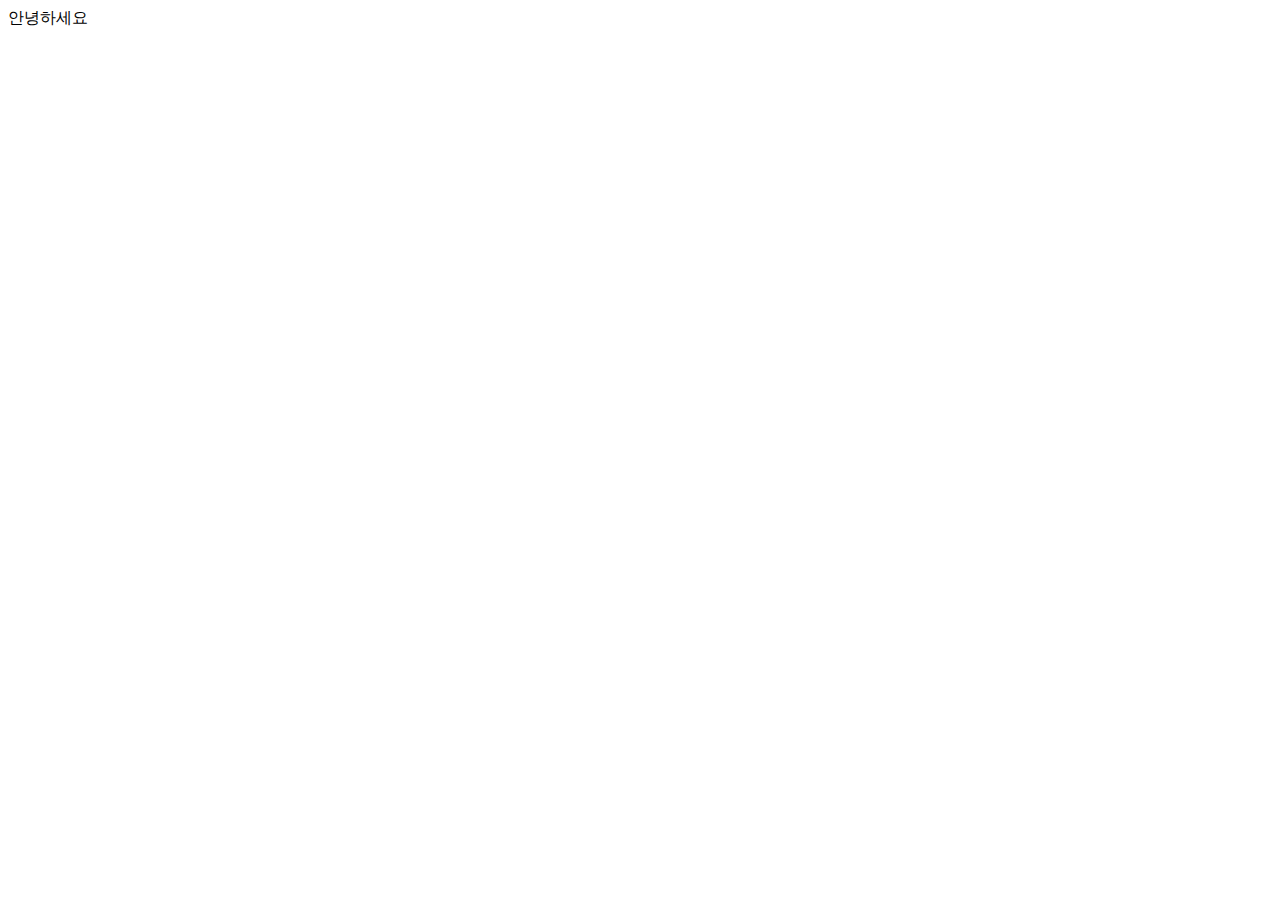
==== src/about.html @ 9b49c512 "메인 홈 완성" ====
<!DOCTYPE html>
<html lang="ko">
  <head>
    <meta charset="UTF-8" />
    <meta name="viewport" content="width=device-width, initial-scale=1.0" />
    <title>ABOUT</title>
  </head>
  <body>
    안녕하세요
  </body>
</html>
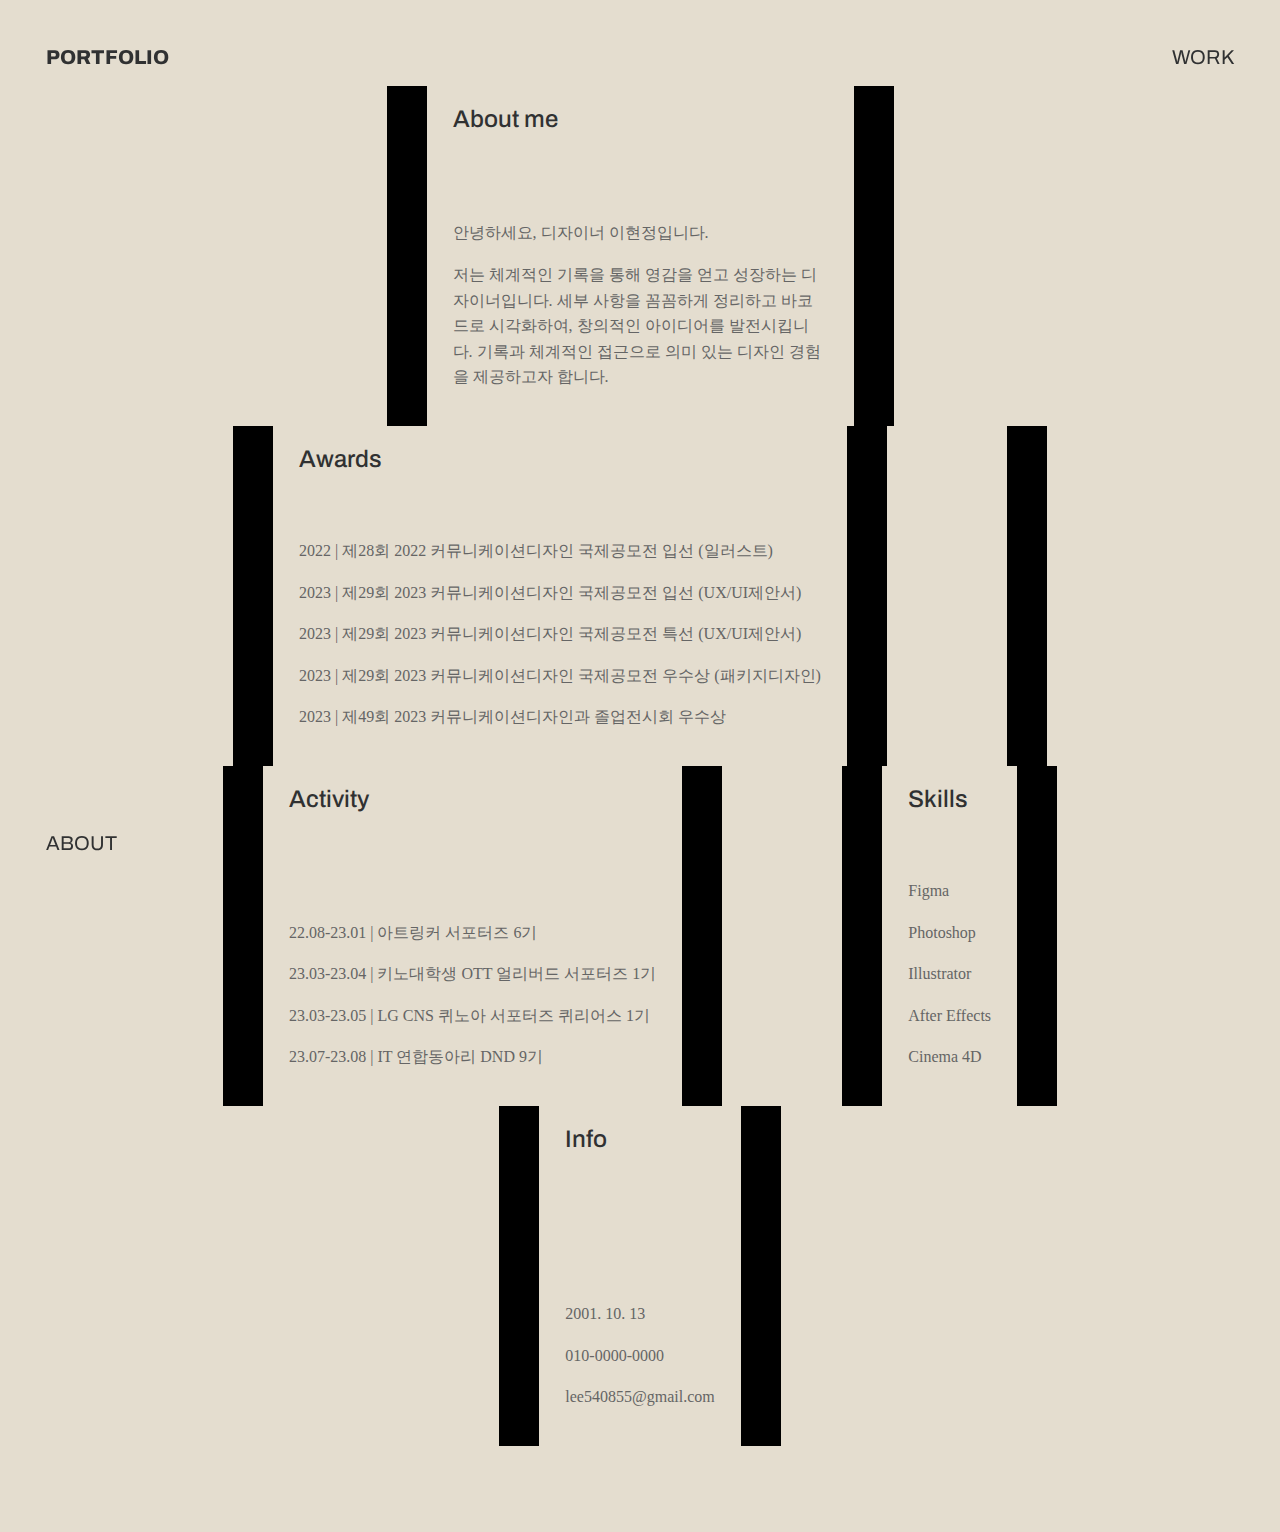
==== commit 05bc77db: "소개 작업" ====
--- a/src/about.html
+++ b/src/about.html
@@ -3,9 +3,108 @@
   <head>
     <meta charset="UTF-8" />
     <meta name="viewport" content="width=device-width, initial-scale=1.0" />
-    <title>ABOUT</title>
+    <title>Aboout me</title>
+    <link rel="stylesheet" href="../style/style.css" />
+    <link rel="stylesheet" href="../style/style--about.css" />
+    <script src="./script/script.js" defer></script>
   </head>
   <body>
-    안녕하세요
+    <a
+      href="https://gusw01.github.io/MY_PROJECT/"
+      aria-current="page"
+      class="fixed fixed--pos-tl"
+    >
+      PORTFOLIO
+    </a>
+    <a
+      href="https://gusw01.github.io/MY_PROJECT/"
+      aria-current="page"
+      class="fixed fixed--pos-tr fixed--role-work"
+    >
+      WORK
+    </a>
+    <a
+      href="./src/about.html"
+      aria-current="page"
+      class="fixed fixed--pos-bl fixed--role-about"
+    >
+      ABOUT
+    </a>
+    <div class="section section--about">
+      <div class="content">
+        <div class="content-text">
+          <div class="content-title">About me</div>
+          <div class="content-p content-p-1">
+            <p>안녕하세요, 디자이너 이현정입니다.</p>
+            <p>
+              저는 체계적인 기록을 통해 영감을 얻고 성장하는 디자이너입니다.
+              세부 사항을 꼼꼼하게 정리하고 바코드로 시각화하여, 창의적인
+              아이디어를 발전시킵니다. 기록과 체계적인 접근으로 의미 있는 디자인
+              경험을 제공하고자 합니다.
+            </p>
+          </div>
+        </div>
+      </div>
+
+      <div class="content">
+        <div class="content-text">
+          <div class="content-title">Awards</div>
+          <div class="content-p">
+            <p>
+              2022 | 제28회 2022 커뮤니케이션디자인 국제공모전 입선 (일러스트)
+            </p>
+            <p>
+              2023 | 제29회 2023 커뮤니케이션디자인 국제공모전 입선
+              (UX/UI제안서)
+            </p>
+            <p>
+              2023 | 제29회 2023 커뮤니케이션디자인 국제공모전 특선
+              (UX/UI제안서)
+            </p>
+            <p>
+              2023 | 제29회 2023 커뮤니케이션디자인 국제공모전 우수상
+              (패키지디자인)
+            </p>
+            <p>2023 | 제49회 2023 커뮤니케이션디자인과 졸업전시회 우수상</p>
+          </div>
+        </div>
+      </div>
+
+      <div class="content content-line"></div>
+
+      <div class="content content-line content-line-y content-m-l">
+        <div class="content-text">
+          <div class="content-title">Activity</div>
+          <div class="content-p">
+            <p>22.08-23.01 | 아트링커 서포터즈 6기</p>
+            <p>23.03-23.04 | 키노대학생 OTT 얼리버드 서포터즈 1기</p>
+            <p>23.03-23.05 | LG CNS 퀴노아 서포터즈 퀴리어스 1기</p>
+            <p>23.07-23.08 | IT 연합동아리 DND 9기</p>
+          </div>
+        </div>
+      </div>
+      <div class="content content-m-r">
+        <div class="content-text">
+          <div class="content-title">Skills</div>
+          <div class="content-p">
+            <p>Figma</p>
+            <p>Photoshop</p>
+            <p>Illustrator</p>
+            <p>After Effects</p>
+            <p>Cinema 4D</p>
+          </div>
+        </div>
+      </div>
+      <div class="content">
+        <div class="content-text">
+          <div class="content-title">Info</div>
+          <div class="content-p">
+            <p>2001. 10. 13</p>
+            <p>010-0000-0000</p>
+            <p>lee540855@gmail.com</p>
+          </div>
+        </div>
+      </div>
+    </div>
   </body>
 </html>
--- a/style/style.css
+++ b/style/style.css
@@ -0,0 +1,204 @@
+@import "https://fonts.googleapis.com/css2?family=Archivo:ital,wght@0,100..900;1,100..900&display=swap";
+@font-face {
+  font-family: Pretendard-Regular;
+  font-style: normal;
+  font-weight: 400;
+  src: url("https://fastly.jsdelivr.net/gh/Project-Noonnu/noonfonts_2107@1.1/Pretendard-Regular.woff") format("woff");
+}
+:root {
+  --color-black1: #000;
+  --color-black2: #303132;
+  --color-navy1: #131a36;
+  --color-navy2: #061727;
+  --color-blue: #345aa5;
+  --color-pupple: #ede6ff;
+  --color-white1: #fff;
+  --color-white2: #f5f5f5;
+  --color-red1: #fe312e;
+  --color-red2: #d26056;
+  --color-orange1: #fb5b3f;
+  --color-orange2: #f58220;
+  --color-pink: #ff0558;
+  --color-yellow1: #fdfea9;
+  --color-yellow2: #f6d99e;
+  --color-yellow3: #d7b669;
+  --color-begie1: #f4f0ed;
+  --color-begie2: #e4ddcf;
+  --color-begie3: #d7aa77;
+  --color-begie3: #d7aa77;
+  --color-mint: #39fff3;
+  --color-green: #2f3a2c;
+  --color-brown: #372b26;
+  --fixed-m: 36px;
+}
+
+*,
+::before,
+::after {
+  box-sizing: border-box;
+}
+
+body {
+  min-width: 500px;
+  margin: 0;
+  font-family: Archivo, sans-serif;
+  font-size: 20px;
+  font-weight: 400;
+  color: var(--color-black2);
+  background-color: var(--color-begie2);
+}
+@media screen and (width <= 900px) {
+  body {
+    font-size: 16px;
+  }
+}
+
+.invisible {
+  display: none;
+}
+
+.fixed {
+  position: fixed;
+  z-index: 10;
+  color: var(--color-black2);
+  text-decoration: none;
+}
+.fixed--pos-tl {
+  top: var(--fixed-m);
+  left: var(--fixed-m);
+  display: block;
+  padding: 10px;
+  font-weight: 800;
+}
+.fixed--pos-tr {
+  top: var(--fixed-m);
+  right: var(--fixed-m);
+  display: block;
+  padding: 10px;
+}
+.fixed--pos-bl {
+  bottom: var(--fixed-m);
+  left: var(--fixed-m);
+  display: block;
+  padding: 10px;
+}
+.fixed--pos-br {
+  right: var(--fixed-m);
+  bottom: var(--fixed-m);
+  display: block;
+  padding: 10px;
+}
+
+.section--home {
+  position: fixed;
+  align-items: flex-start;
+  width: 100%;
+  height: 100%;
+  padding-inline: 250px;
+  margin-block: auto;
+  margin-inline: 0;
+  overflow: hidden;
+  scrollbar-width: none;
+  overflow-x: scroll;
+  white-space: nowrap;
+}
+
+.container {
+  display: inline-flex;
+  gap: 50px;
+  align-items: center;
+  height: 100%;
+  padding-right: 190px;
+}
+
+.v-line {
+  border-left: 1px solid var(--color-black2);
+}
+
+.cartagorie {
+  position: relative;
+  margin-block: 100%;
+}
+.cartagorie--title {
+  display: flex;
+  justify-content: center;
+  width: 32px;
+  font-size: 48px;
+  font-weight: 400;
+  text-align: center;
+  transform: rotate(90deg);
+}
+.cartagorie--list {
+  display: flex;
+}
+.cartagorie--content {
+  width: 75px;
+}
+.cartagorie--content-title {
+  top: 182px;
+  right: 122px;
+  width: 372.267px;
+  height: 24.265px;
+  margin: 0;
+  transform: rotate(90deg);
+}
+.cartagorie--content-logo {
+  padding-top: 406px;
+  margin: 0;
+  text-align: center;
+}
+.cartagorie--content-number {
+  padding-block: 30px;
+  margin: 0;
+  font-size: 16px;
+  font-weight: 600;
+  text-align: center;
+}
+.cartagorie--content--mu {
+  color: var(--color-black1);
+  background-color: var(--color-orange1);
+}
+.cartagorie--content--w {
+  color: var(--color-pink);
+  background-color: var(--color-black1);
+}
+.cartagorie--content--d {
+  color: var(--color-pupple);
+  background-color: var(--color-navy1);
+}
+.cartagorie--content--p {
+  color: var(--color-white1);
+  background-color: var(--color-red1);
+}
+.cartagorie--content--mi {
+  color: var(--color-orange2);
+  background-color: var(--color-white2);
+}
+.cartagorie--content--fl {
+  color: var(--color-red2);
+  background-color: var(--color-begie1);
+}
+.cartagorie--content--t {
+  color: var(--color-begie3);
+  background-color: var(--color-brown);
+}
+.cartagorie--content--sw {
+  color: var(--color-white1);
+  background-color: var(--color-black1);
+}
+.cartagorie--content--sk {
+  color: var(--color-yellow1);
+  background-color: var(--color-blue);
+}
+.cartagorie--content--n {
+  color: var(--color-mint);
+  background-color: var(--color-black1);
+}
+.cartagorie--content--fo {
+  color: var(--color-yellow2);
+  background-color: var(--color-green);
+}
+.cartagorie--content--i {
+  color: var(--color-black2);
+  background-color: var(--color-yellow3);
+}--- a/style/style--about.css
+++ b/style/style--about.css
@@ -0,0 +1,66 @@
+.section--about {
+  display: flex;
+  flex-wrap: wrap;
+  align-items: center;
+  justify-content: center;
+  width: 100%;
+  height: 100%;
+  padding-block: 86px;
+  padding-inline: 46px;
+  margin: 0;
+  color: #303132;
+}
+
+.content {
+  min-height: 300px;
+  margin-inline: 60px;
+  border-right: 40px #000 solid;
+  border-left: 40px #000 solid;
+}
+.content-line {
+  min-height: 340px;
+  border-right: 0;
+}
+@media screen and (width <= 1420px) {
+  .content-line-y {
+    border-right: 40px #000 solid;
+  }
+}
+.content-m-l {
+  margin-right: 0;
+}
+@media screen and (width <= 1420px) {
+  .content-m-l {
+    margin-inline: 60px;
+  }
+}
+.content-m-r {
+  margin-left: 0;
+}
+@media screen and (width <= 1420px) {
+  .content-m-r {
+    margin-inline: 60px;
+  }
+}
+.content-text {
+  display: flex;
+  flex-direction: column;
+  justify-content: space-between;
+  min-height: 300px;
+  margin-block: 20px;
+  margin-inline: 26px;
+}
+.content-title {
+  font-size: 24px;
+  font-weight: 500;
+}
+.content-p {
+  font-family: Pretendard;
+  font-size: 16px;
+  font-weight: 400;
+  line-height: 160%;
+  color: #656565;
+}
+.content-p-1 {
+  max-width: 375px;
+}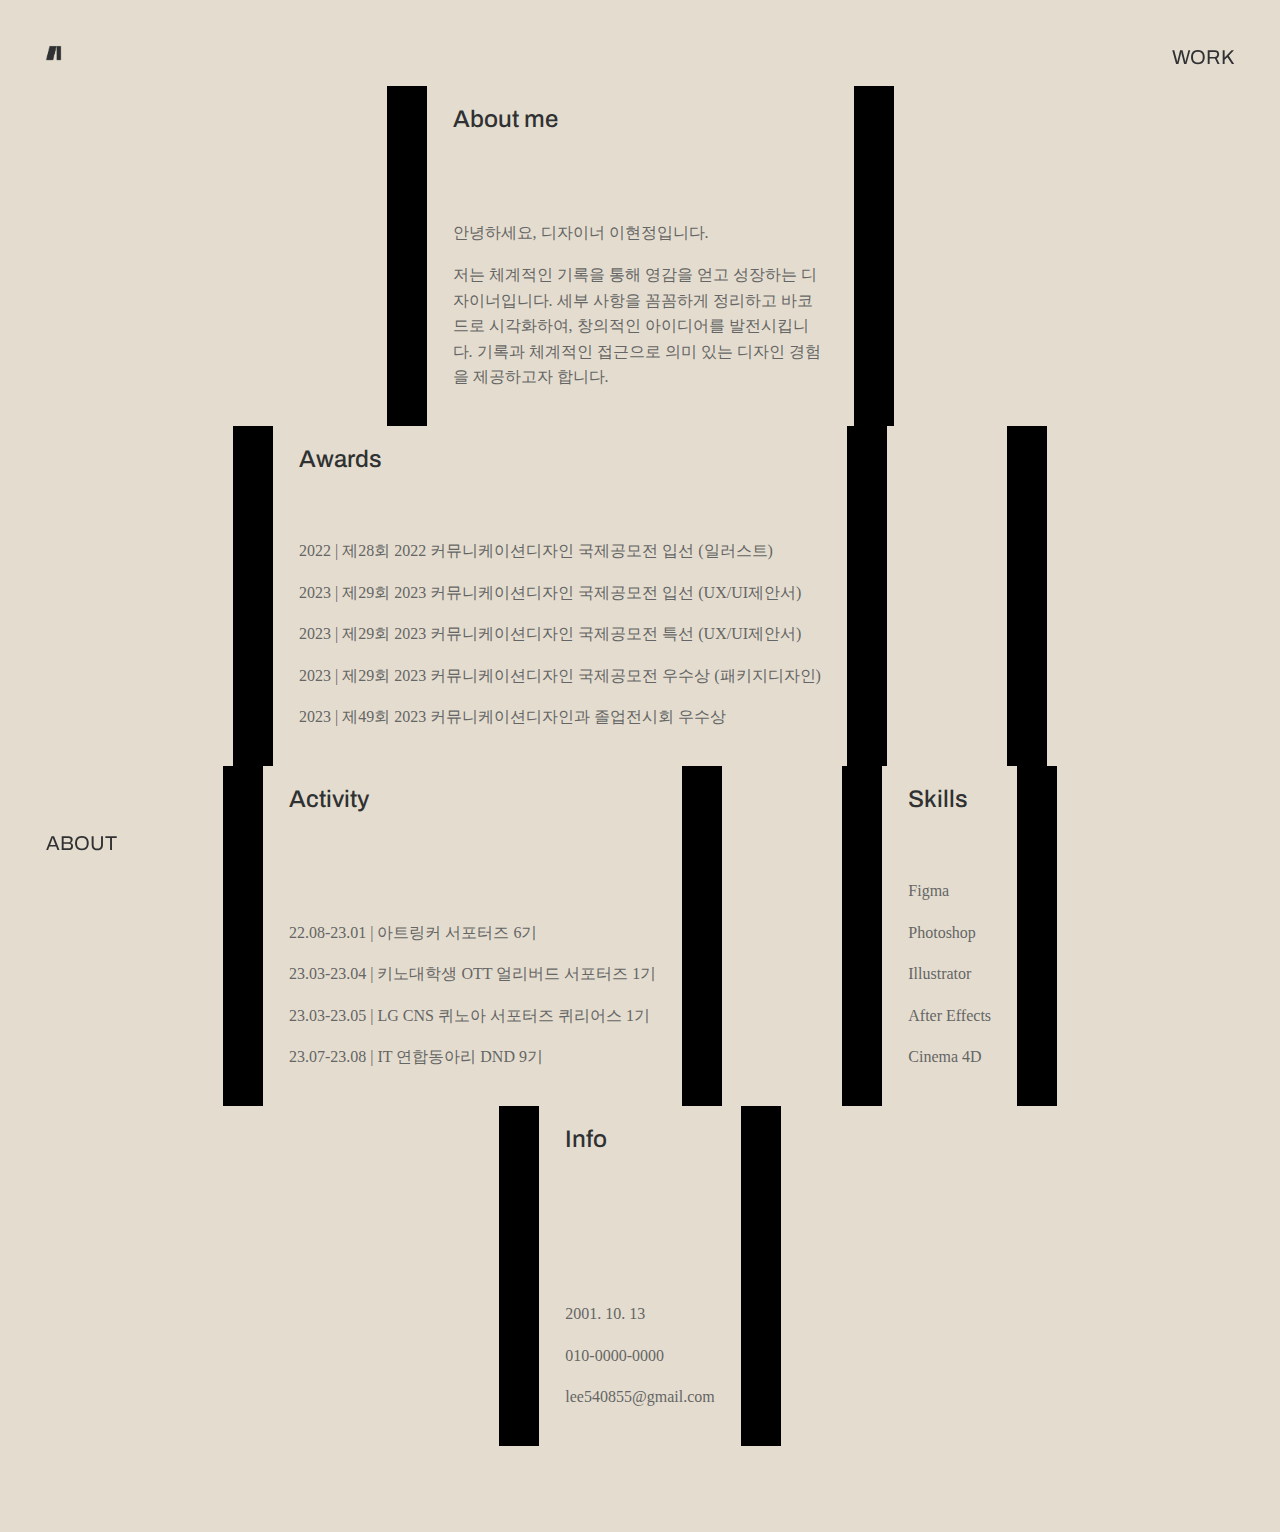
==== commit f4b9899a: "로고 수정" ====
--- a/src/about.html
+++ b/src/about.html
@@ -14,7 +14,7 @@
       aria-current="page"
       class="fixed fixed--pos-tl"
     >
-      PORTFOLIO
+      <img src="../assets/logo2.png" width="15px" height="14px" />
     </a>
     <a
       href="https://gusw01.github.io/MY_PROJECT/"
--- a/style/style.css
+++ b/style/style.css
@@ -54,7 +54,7 @@
 }
 
 .invisible {
-  display: none;
+  display: none !important;
 }
 
 .fixed {
@@ -66,9 +66,13 @@
 .fixed--pos-tl {
   top: var(--fixed-m);
   left: var(--fixed-m);
-  display: block;
+  display: flex;
+  align-items: center;
   padding: 10px;
   font-weight: 800;
+}
+.fixed--pos-tl > img {
+  margin-right: 8px;
 }
 .fixed--pos-tr {
   top: var(--fixed-m);
@@ -195,8 +199,8 @@
   background-color: var(--color-black1);
 }
 .cartagorie--content--fo {
-  color: var(--color-yellow2);
-  background-color: var(--color-green);
+  color: var(--color-green);
+  background-color: var(--color-yellow3);
 }
 .cartagorie--content--i {
   color: var(--color-black2);
